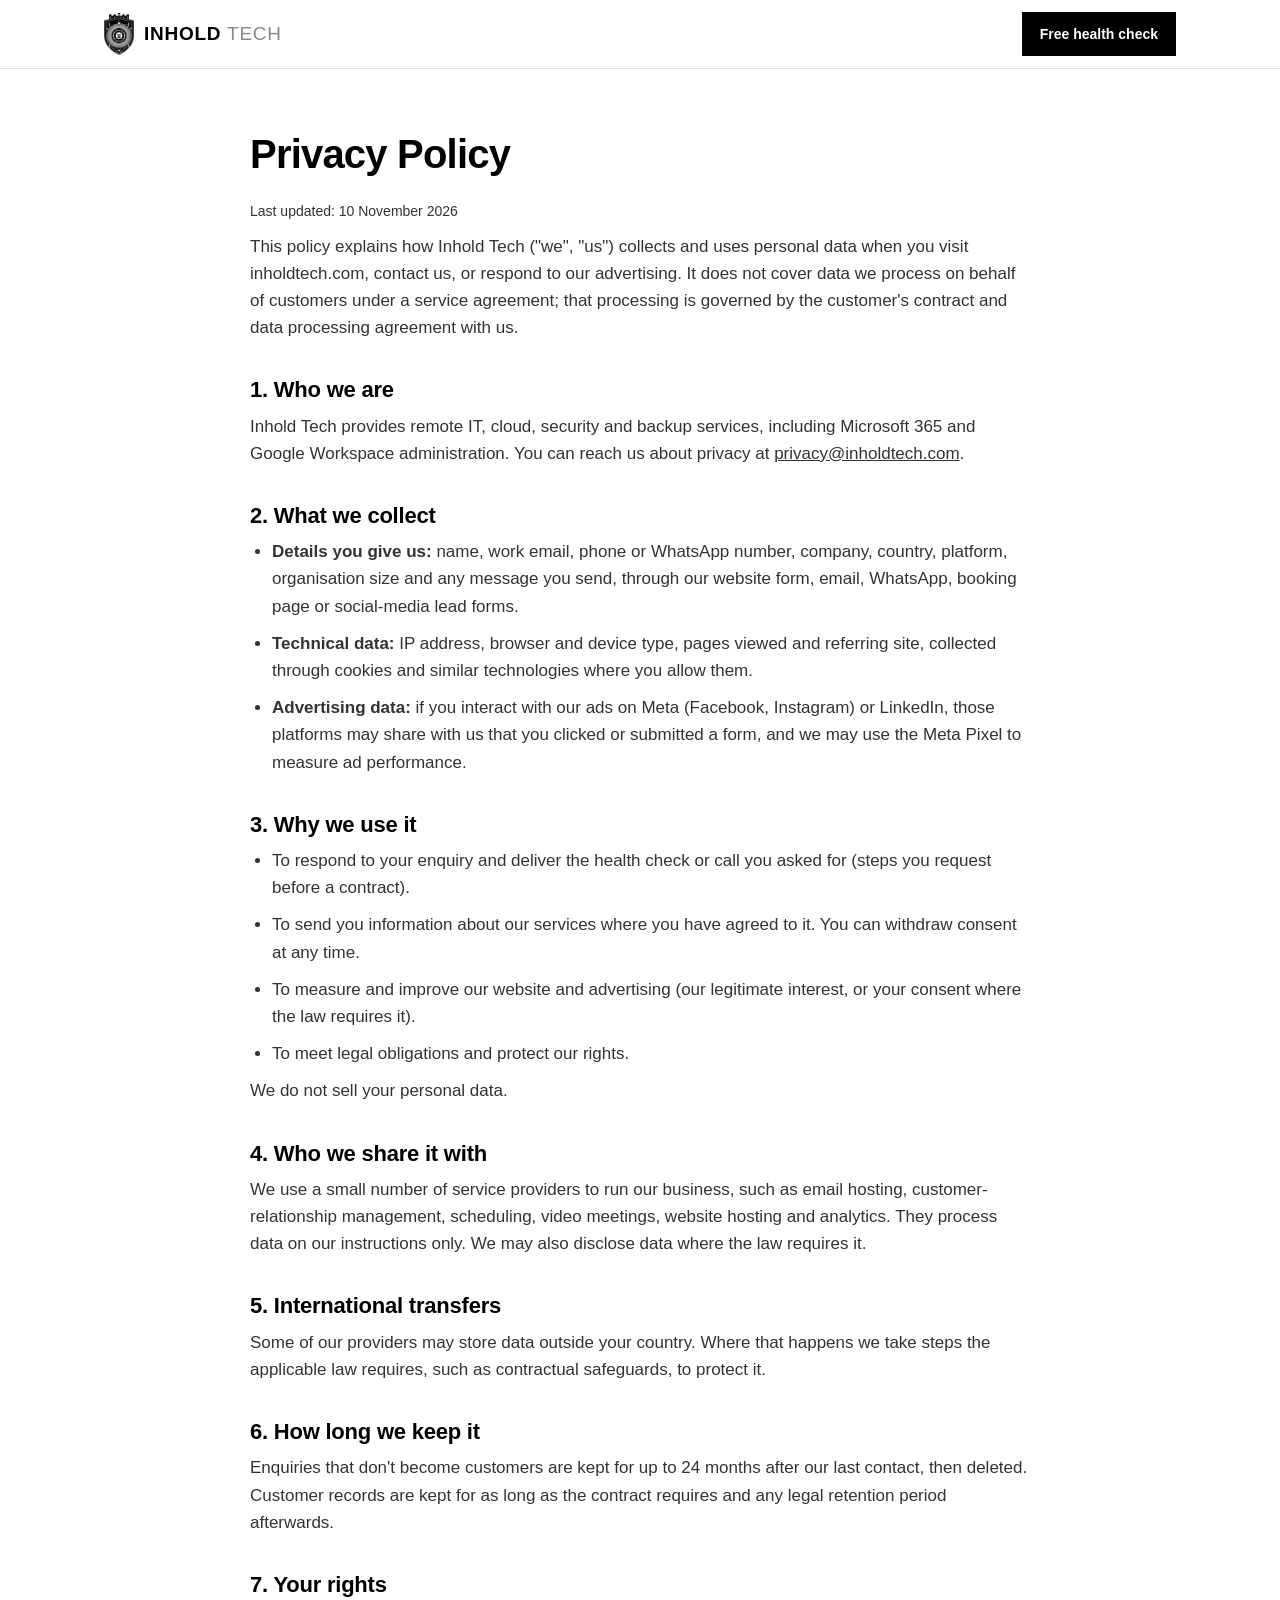
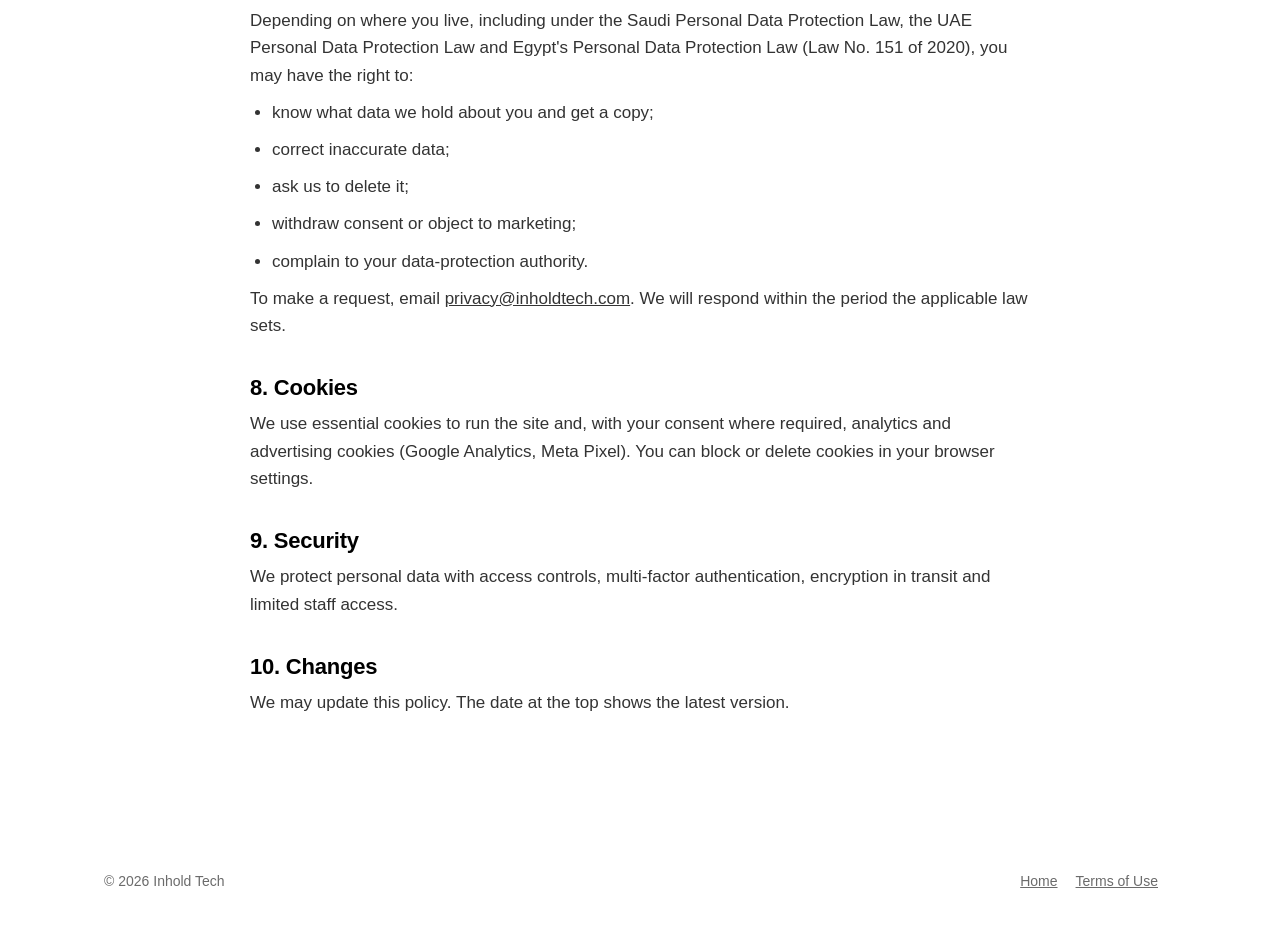
==== privacy.html @ 18da55e2 "Add files via upload" ====
<!DOCTYPE html>
<html lang="en">
<head>
<meta charset="utf-8">
<meta name="viewport" content="width=device-width, initial-scale=1">
<title>Privacy Policy | Inhold Tech</title>
<link rel="icon" href="favicon.png" type="image/png">
<link rel="apple-touch-icon" href="apple-touch-icon.png">
<link rel="stylesheet" href="styles.css">
</head>
<body>
<header><div class="wrap nav"><a class="brand" href="index.html"><img src="crest-black.png" alt="Inhold Tech crest"><span class="wm"><b>INHOLD</b> <span>TECH</span></span></a><a class="btn sm" href="index.html#assessment">Free health check</a></div></header>
<main class="wrap legal">
<h1>Privacy Policy</h1>
<p class="small">Last updated: 10 November 2026</p>

<p>This policy explains how Inhold Tech ("we", "us") collects and uses personal data when you visit inholdtech.com, contact us, or respond to our advertising. It does not cover data we process on behalf of customers under a service agreement; that processing is governed by the customer's contract and data processing agreement with us.</p>

<h2>1. Who we are</h2>
<p>Inhold Tech provides remote IT, cloud, security and backup services, including Microsoft 365 and Google Workspace administration. You can reach us about privacy at <a href="mailto:privacy@inholdtech.com">privacy@inholdtech.com</a>.</p>

<h2>2. What we collect</h2>
<ul>
<li><strong>Details you give us:</strong> name, work email, phone or WhatsApp number, company, country, platform, organisation size and any message you send, through our website form, email, WhatsApp, booking page or social-media lead forms.</li>
<li><strong>Technical data:</strong> IP address, browser and device type, pages viewed and referring site, collected through cookies and similar technologies where you allow them.</li>
<li><strong>Advertising data:</strong> if you interact with our ads on Meta (Facebook, Instagram) or LinkedIn, those platforms may share with us that you clicked or submitted a form, and we may use the Meta Pixel to measure ad performance.</li>
</ul>

<h2>3. Why we use it</h2>
<ul>
<li>To respond to your enquiry and deliver the health check or call you asked for (steps you request before a contract).</li>
<li>To send you information about our services where you have agreed to it. You can withdraw consent at any time.</li>
<li>To measure and improve our website and advertising (our legitimate interest, or your consent where the law requires it).</li>
<li>To meet legal obligations and protect our rights.</li>
</ul>
<p>We do not sell your personal data.</p>

<h2>4. Who we share it with</h2>
<p>We use a small number of service providers to run our business, such as email hosting, customer-relationship management, scheduling, video meetings, website hosting and analytics. They process data on our instructions only. We may also disclose data where the law requires it.</p>

<h2>5. International transfers</h2>
<p>Some of our providers may store data outside your country. Where that happens we take steps the applicable law requires, such as contractual safeguards, to protect it.</p>

<h2>6. How long we keep it</h2>
<p>Enquiries that don't become customers are kept for up to 24 months after our last contact, then deleted. Customer records are kept for as long as the contract requires and any legal retention period afterwards.</p>

<h2>7. Your rights</h2>
<p>Depending on where you live, including under the Saudi Personal Data Protection Law, the UAE Personal Data Protection Law and Egypt's Personal Data Protection Law (Law No. 151 of 2020), you may have the right to:</p>
<ul>
<li>know what data we hold about you and get a copy;</li>
<li>correct inaccurate data;</li>
<li>ask us to delete it;</li>
<li>withdraw consent or object to marketing;</li>
<li>complain to your data-protection authority.</li>
</ul>
<p>To make a request, email <a href="mailto:privacy@inholdtech.com">privacy@inholdtech.com</a>. We will respond within the period the applicable law sets.</p>

<h2>8. Cookies</h2>
<p>We use essential cookies to run the site and, with your consent where required, analytics and advertising cookies (Google Analytics, Meta Pixel). You can block or delete cookies in your browser settings.</p>

<h2>9. Security</h2>
<p>We protect personal data with access controls, multi-factor authentication, encryption in transit and limited staff access.</p>

<h2>10. Changes</h2>
<p>We may update this policy. The date at the top shows the latest version.</p>
</main>
<footer><div class="wrap foot"><div>© 2026 Inhold Tech</div><div><a href="index.html">Home</a><a href="terms.html">Terms of Use</a></div></div></footer>
</body>
</html>
---- styles.css ----
*{box-sizing:border-box;margin:0;padding:0}
:root{--black:#000;--white:#fff;--grey:#6b6b6b;--line:#e2e2e2;--soft:#f5f5f5;
--font:-apple-system,BlinkMacSystemFont,"Segoe UI",Roboto,"Helvetica Neue",Arial,sans-serif}
html{scroll-behavior:smooth}
body{font-family:var(--font);color:var(--black);background:var(--white);line-height:1.6;font-size:17px}
a{color:inherit}
.wrap{max-width:1120px;margin:0 auto;padding:0 24px}
header{position:sticky;top:0;background:rgba(255,255,255,.96);border-bottom:1px solid var(--line);z-index:10}
.nav{display:flex;align-items:center;justify-content:space-between;height:68px}
.brand{display:flex;align-items:center;gap:10px;text-decoration:none;font-weight:700;letter-spacing:.02em;font-size:19px}
.brand img{height:42px}
.wm{font-weight:400;letter-spacing:.04em}.wm b{font-weight:800}.wm span{color:#8a8a8a}
.nav ul{display:flex;gap:28px;list-style:none;font-size:15px}
.nav ul a{text-decoration:none;color:var(--grey)}
.nav ul a:hover{color:var(--black)}
.btn{display:inline-block;padding:13px 24px;border:2px solid var(--black);background:var(--black);color:var(--white);text-decoration:none;font-weight:600;font-size:15px;cursor:pointer;font-family:inherit}
.btn:hover{background:var(--white);color:var(--black)}
.btn.ghost{background:var(--white);color:var(--black)}
.btn.ghost:hover{background:var(--black);color:var(--white)}
.btn.sm{padding:9px 16px;font-size:14px}
.hero{padding:96px 0 80px;border-bottom:1px solid var(--line)}
.eyebrow{text-transform:uppercase;letter-spacing:.14em;font-size:13px;color:var(--grey);margin-bottom:18px}
h1{font-size:clamp(36px,5.5vw,62px);line-height:1.08;letter-spacing:-.02em;max-width:880px;margin-bottom:24px}
h2{font-size:clamp(28px,3.5vw,40px);line-height:1.15;letter-spacing:-.01em;margin-bottom:16px}
h3{font-size:20px;margin-bottom:8px}
.lead{font-size:20px;color:#333;max-width:700px;margin-bottom:36px}
.actions{display:flex;gap:14px;flex-wrap:wrap}
section{padding:88px 0;border-bottom:1px solid var(--line)}
.section-intro{max-width:680px;color:#333;margin-bottom:48px}
.grid{display:grid;gap:1px;background:var(--line);border:1px solid var(--line)}
.g4{grid-template-columns:repeat(4,1fr)}.g3{grid-template-columns:repeat(3,1fr)}.g2{grid-template-columns:repeat(2,1fr)}
.card{background:var(--white);padding:32px 28px}
.card .num{font-size:13px;color:var(--grey);letter-spacing:.1em;margin-bottom:20px;display:block}
.card p{color:#444;font-size:16px}
.card ul{margin-top:14px;padding-left:18px;color:#444;font-size:15px}
.dark{background:var(--black);color:var(--white)}
.dark .section-intro,.dark p{color:#cfcfcf}
.dark .eyebrow{color:#9a9a9a}
.dark .btn{background:var(--white);color:var(--black);border-color:var(--white)}
.dark .btn:hover{background:var(--black);color:var(--white)}
.steps{display:grid;grid-template-columns:repeat(4,1fr);gap:32px;counter-reset:s}
.step{border-top:2px solid var(--white);padding-top:20px}
.step::before{counter-increment:s;content:"0" counter(s);display:block;font-size:13px;letter-spacing:.1em;color:#9a9a9a;margin-bottom:10px}
.two{display:grid;grid-template-columns:1fr 1fr;gap:64px;align-items:start}
.checklist{list-style:none}
.checklist li{padding:14px 0 14px 34px;border-bottom:1px solid var(--line);position:relative}
.checklist li::before{content:"";position:absolute;left:0;top:20px;width:14px;height:14px;border:2px solid var(--black)}
form{display:grid;gap:14px}
label{font-size:14px;font-weight:600}
input,select,textarea{width:100%;padding:12px 14px;border:1px solid #bdbdbd;font:inherit;font-size:16px;background:var(--white);margin-top:6px}
input:focus,select:focus,textarea:focus{outline:2px solid var(--black);border-color:var(--black)}
.consent{display:flex;gap:10px;align-items:flex-start;font-size:14px;font-weight:400;color:#444}
.consent input{width:auto;margin-top:4px}
.small{font-size:14px;color:var(--grey)}
.contact-list{list-style:none;margin-top:24px}
.contact-list li{padding:12px 0;border-bottom:1px solid var(--line)}
.faq details{border-bottom:1px solid var(--line);padding:20px 0}
.faq summary{cursor:pointer;font-weight:600;font-size:18px;list-style:none}
.faq summary::after{content:"+";float:right}
.faq details[open] summary::after{content:"−"}
.faq p{margin-top:12px;color:#444}
footer{padding:48px 0;font-size:14px;color:var(--grey)}
.foot{display:flex;justify-content:space-between;gap:24px;flex-wrap:wrap}
.foot a{color:var(--grey);margin-right:18px}
.legal{padding:64px 0 96px;max-width:780px}
.legal h1{font-size:40px}
.legal h2{font-size:22px;margin:36px 0 10px}
.legal p,.legal li{color:#333;margin-bottom:10px}
.legal ul{padding-left:22px}
.wa{position:fixed;right:20px;bottom:20px;background:var(--black);color:var(--white);text-decoration:none;padding:12px 18px;font-weight:600;font-size:14px;border:2px solid var(--white);box-shadow:0 4px 16px rgba(0,0,0,.25)}
@media (max-width:900px){.g4,.g3,.steps{grid-template-columns:1fr 1fr}.two{grid-template-columns:1fr;gap:40px}.nav ul{display:none}}
@media (max-width:560px){.g4,.g3,.g2,.steps{grid-template-columns:1fr}.hero{padding:64px 0 56px}section{padding:64px 0}}
/* v2 layout */
.hero{position:relative;overflow:hidden;background:#000;color:#fff;padding:110px 0 100px;border-bottom:0}
.hero canvas{position:absolute;inset:0;width:100%;height:100%}
.hero::after{content:"";position:absolute;inset:0;background:linear-gradient(90deg,rgba(0,0,0,.85) 0%,rgba(0,0,0,.45) 60%,rgba(0,0,0,.2) 100%);pointer-events:none}
.hero-inner{position:relative;z-index:1}
.hero .eyebrow{color:#a8a8a8}
.hero .lead{color:#d6d6d6}
.hero .btn{background:#fff;color:#000;border-color:#fff}
.hero .btn:hover{background:#000;color:#fff}
.hero .btn.ghost{background:transparent;color:#fff;border-color:#fff}
.hero .btn.ghost:hover{background:#fff;color:#000}
section{padding:72px 0}
#services h2{margin-bottom:32px}
.card{padding:26px 24px}
.card h3{font-size:18px}
.note{margin-top:18px}
.steps-list{list-style:none;counter-reset:s;display:grid;gap:18px}
.steps-list li{counter-increment:s;border-top:1px solid #333;padding-top:14px;display:grid;grid-template-columns:44px 1fr;row-gap:2px}
.steps-list li::before{content:"0" counter(s);color:#8a8a8a;font-size:13px;letter-spacing:.1em;grid-row:span 2;padding-top:3px}
.steps-list b{font-size:17px}
.steps-list span{color:#cfcfcf;font-size:15px}
.points{list-style:none}
.points li{padding:11px 0 11px 28px;border-bottom:1px solid var(--line);position:relative}
.points li::before{content:"";position:absolute;left:0;top:22px;width:14px;height:2px;background:var(--black)}
.row2{display:grid;grid-template-columns:1fr 1fr;gap:14px}
.cta{padding:56px 0}
.cta .wrap{display:flex;align-items:center;gap:32px;flex-wrap:wrap}
.cta-crest{height:84px}
.cta h2{font-size:28px;margin-bottom:6px}
.cta .actions{margin-left:auto}
.cta a.js-mail{color:#fff}
@media (max-width:560px){.row2{grid-template-columns:1fr}.cta .actions{margin-left:0}.hero{padding:80px 0 72px}}
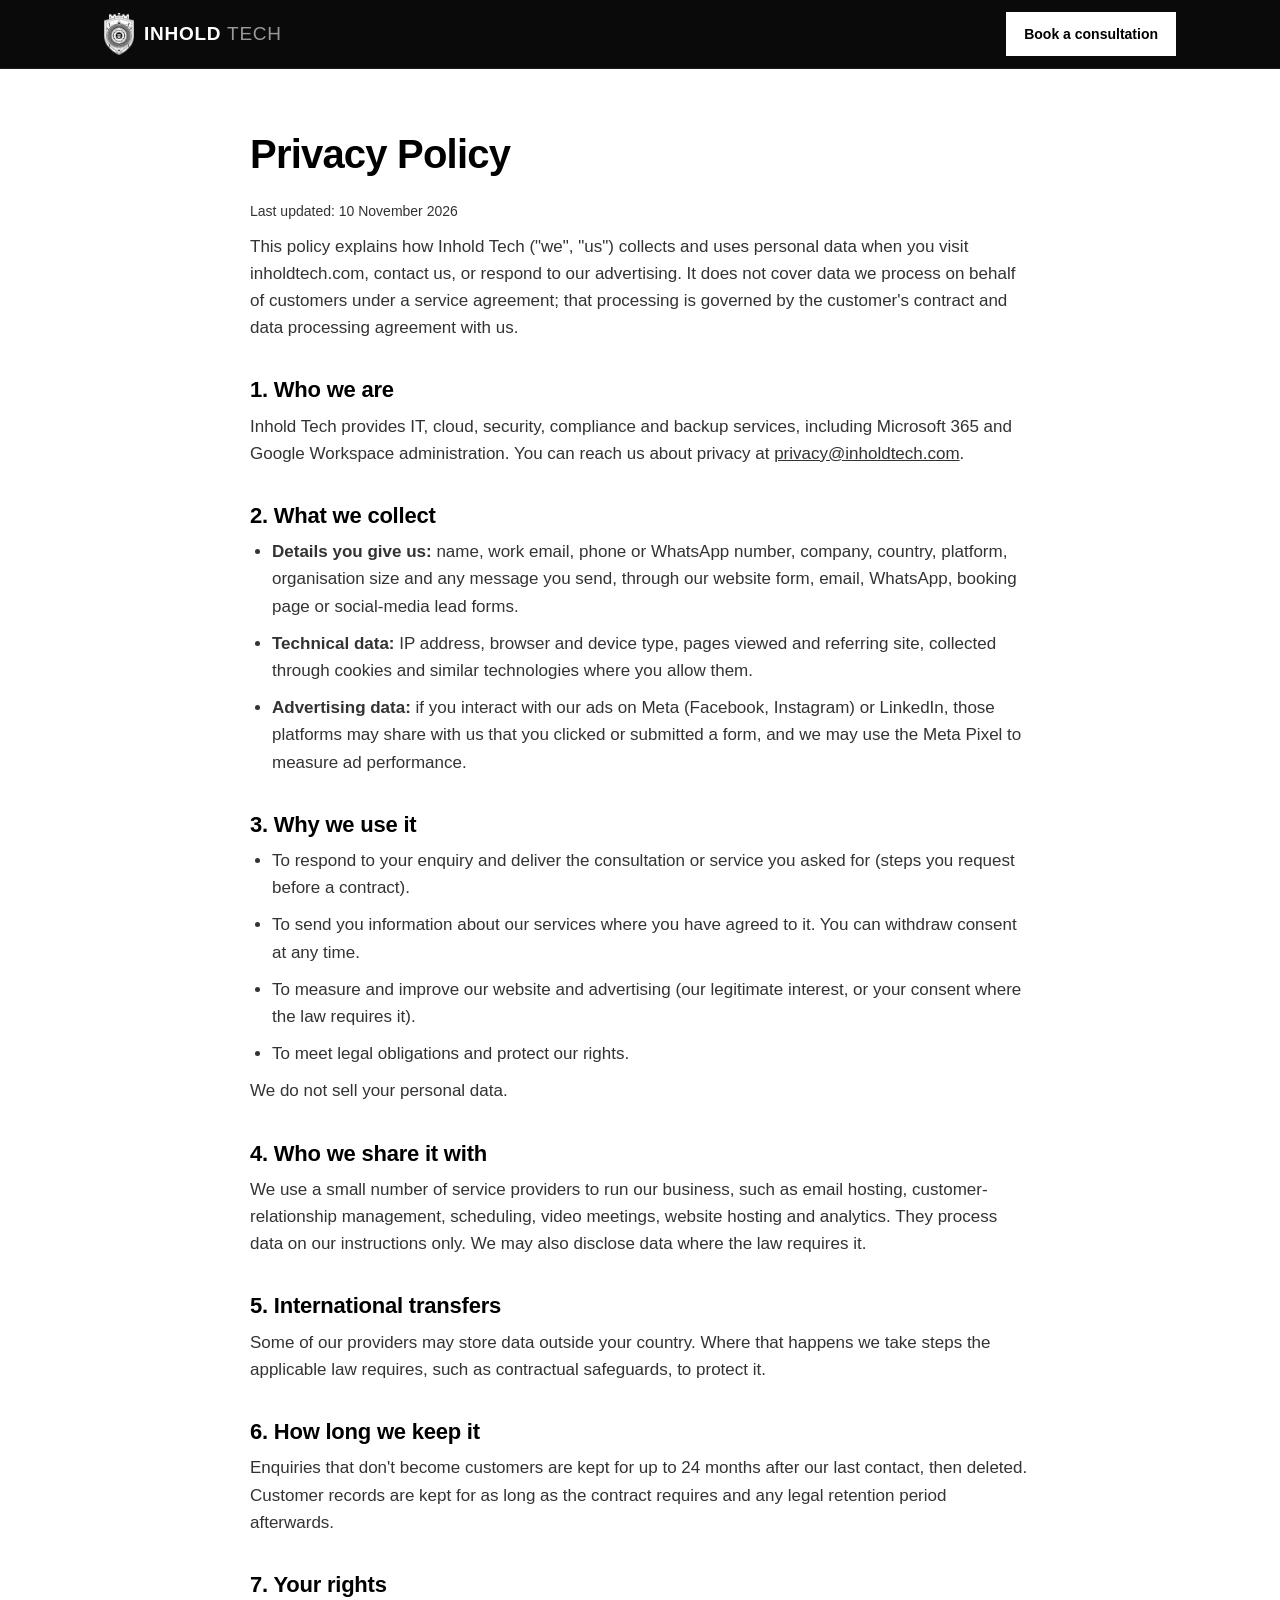
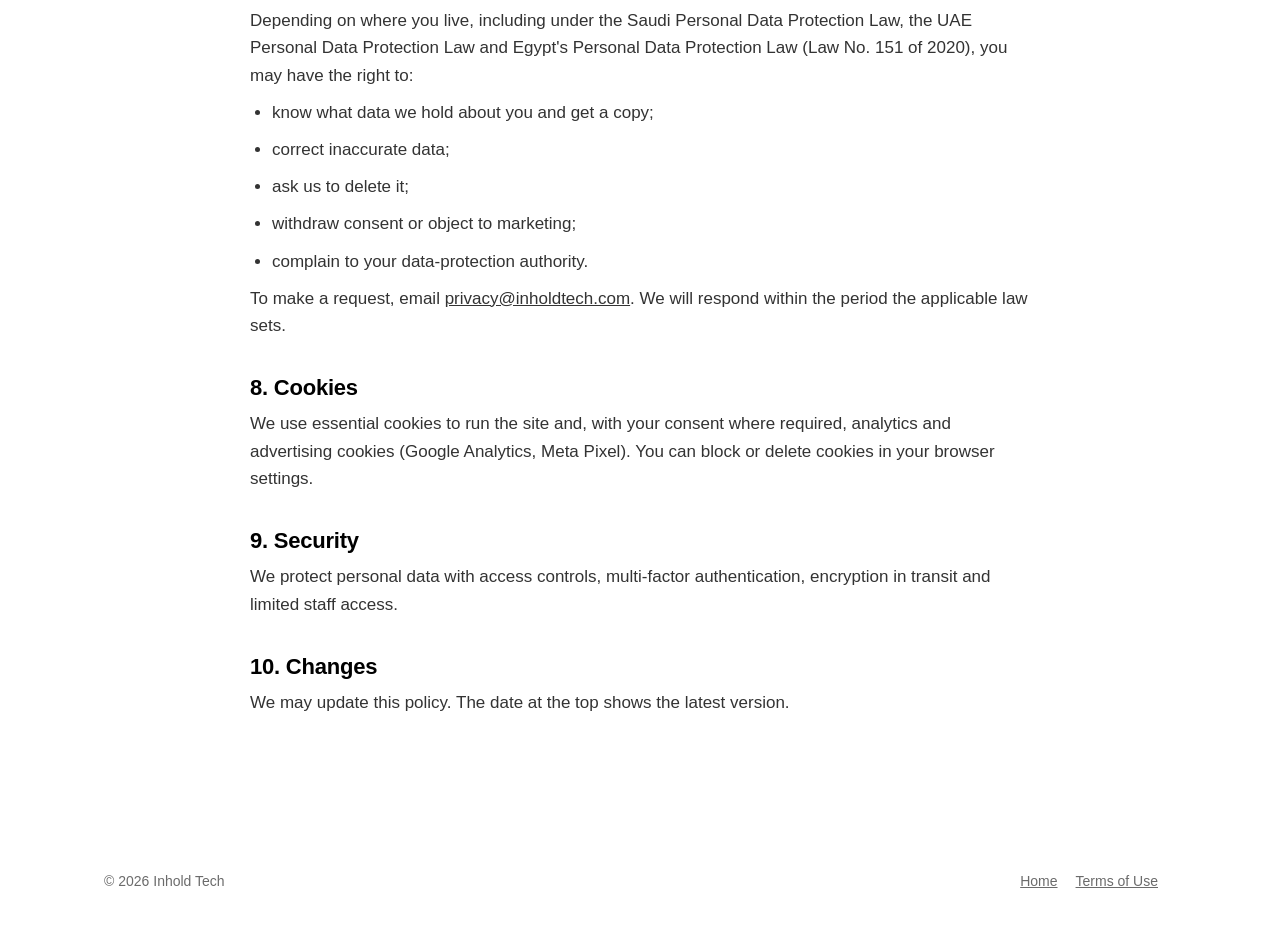
==== commit 88271e6c: "Add files via upload" ====
--- a/privacy.html
+++ b/privacy.html
@@ -9,7 +9,7 @@
 <link rel="stylesheet" href="styles.css">
 </head>
 <body>
-<header><div class="wrap nav"><a class="brand" href="index.html"><img src="crest-black.png" alt="Inhold Tech crest"><span class="wm"><b>INHOLD</b> <span>TECH</span></span></a><a class="btn sm" href="index.html#assessment">Free health check</a></div></header>
+<header><div class="wrap nav"><a class="brand" href="index.html"><img src="crest-white.png" alt="Inhold Tech crest"><span class="wm"><b>INHOLD</b> <span>TECH</span></span></a><a class="btn sm" href="index.html#contact">Book a consultation</a></div></header>
 <main class="wrap legal">
 <h1>Privacy Policy</h1>
 <p class="small">Last updated: 10 November 2026</p>
@@ -17,7 +17,7 @@
 <p>This policy explains how Inhold Tech ("we", "us") collects and uses personal data when you visit inholdtech.com, contact us, or respond to our advertising. It does not cover data we process on behalf of customers under a service agreement; that processing is governed by the customer's contract and data processing agreement with us.</p>
 
 <h2>1. Who we are</h2>
-<p>Inhold Tech provides remote IT, cloud, security and backup services, including Microsoft 365 and Google Workspace administration. You can reach us about privacy at <a href="mailto:privacy@inholdtech.com">privacy@inholdtech.com</a>.</p>
+<p>Inhold Tech provides IT, cloud, security, compliance and backup services, including Microsoft 365 and Google Workspace administration. You can reach us about privacy at <a href="mailto:privacy@inholdtech.com">privacy@inholdtech.com</a>.</p>
 
 <h2>2. What we collect</h2>
 <ul>
@@ -28,7 +28,7 @@
 
 <h2>3. Why we use it</h2>
 <ul>
-<li>To respond to your enquiry and deliver the health check or call you asked for (steps you request before a contract).</li>
+<li>To respond to your enquiry and deliver the consultation or service you asked for (steps you request before a contract).</li>
 <li>To send you information about our services where you have agreed to it. You can withdraw consent at any time.</li>
 <li>To measure and improve our website and advertising (our legitimate interest, or your consent where the law requires it).</li>
 <li>To meet legal obligations and protect our rights.</li>
--- a/styles.css
+++ b/styles.css
@@ -102,3 +102,26 @@
 .cta .actions{margin-left:auto}
 .cta a.js-mail{color:#fff}
 @media (max-width:560px){.row2{grid-template-columns:1fr}.cta .actions{margin-left:0}.hero{padding:80px 0 72px}}
+/* v3: dark header, compliance, video */
+header{background:#0a0a0a;border-bottom:1px solid #1f1f1f}
+.brand{color:#fff}
+.wm span{color:#9a9a9a}
+.nav ul a{color:#bdbdbd}
+.nav ul a:hover{color:#fff}
+header .btn{background:#fff;color:#000;border-color:#fff}
+header .btn:hover{background:#0a0a0a;color:#fff}
+#heroVideo{position:absolute;inset:0;width:100%;height:100%;object-fit:cover;opacity:0;transition:opacity .8s}
+#heroVideo.on{opacity:.55}
+.soft{background:#f4f4f4}
+.fw{display:grid;grid-template-columns:1fr 1fr;gap:1px;background:var(--line);border:1px solid var(--line)}
+.fw div{background:#fff;padding:18px 20px;display:flex;flex-direction:column}
+.fw b{font-size:17px}
+.fw span{font-size:14px;color:var(--grey)}
+@media (max-width:560px){.fw{grid-template-columns:1fr}}
+.strip{background:#111;color:#cfcfcf;border-top:1px solid #222;font-size:14px}
+.strip .wrap{display:flex;flex-wrap:wrap;gap:10px 28px;align-items:center;padding-top:16px;padding-bottom:16px}
+.strip span{color:#8a8a8a;text-transform:uppercase;letter-spacing:.12em;font-size:12px}
+.strip b{font-weight:600;color:#fff}
+.points b{font-weight:700}
+#heroVideo{filter:grayscale(1) contrast(1.1)}
+#net{transition:opacity .8s}
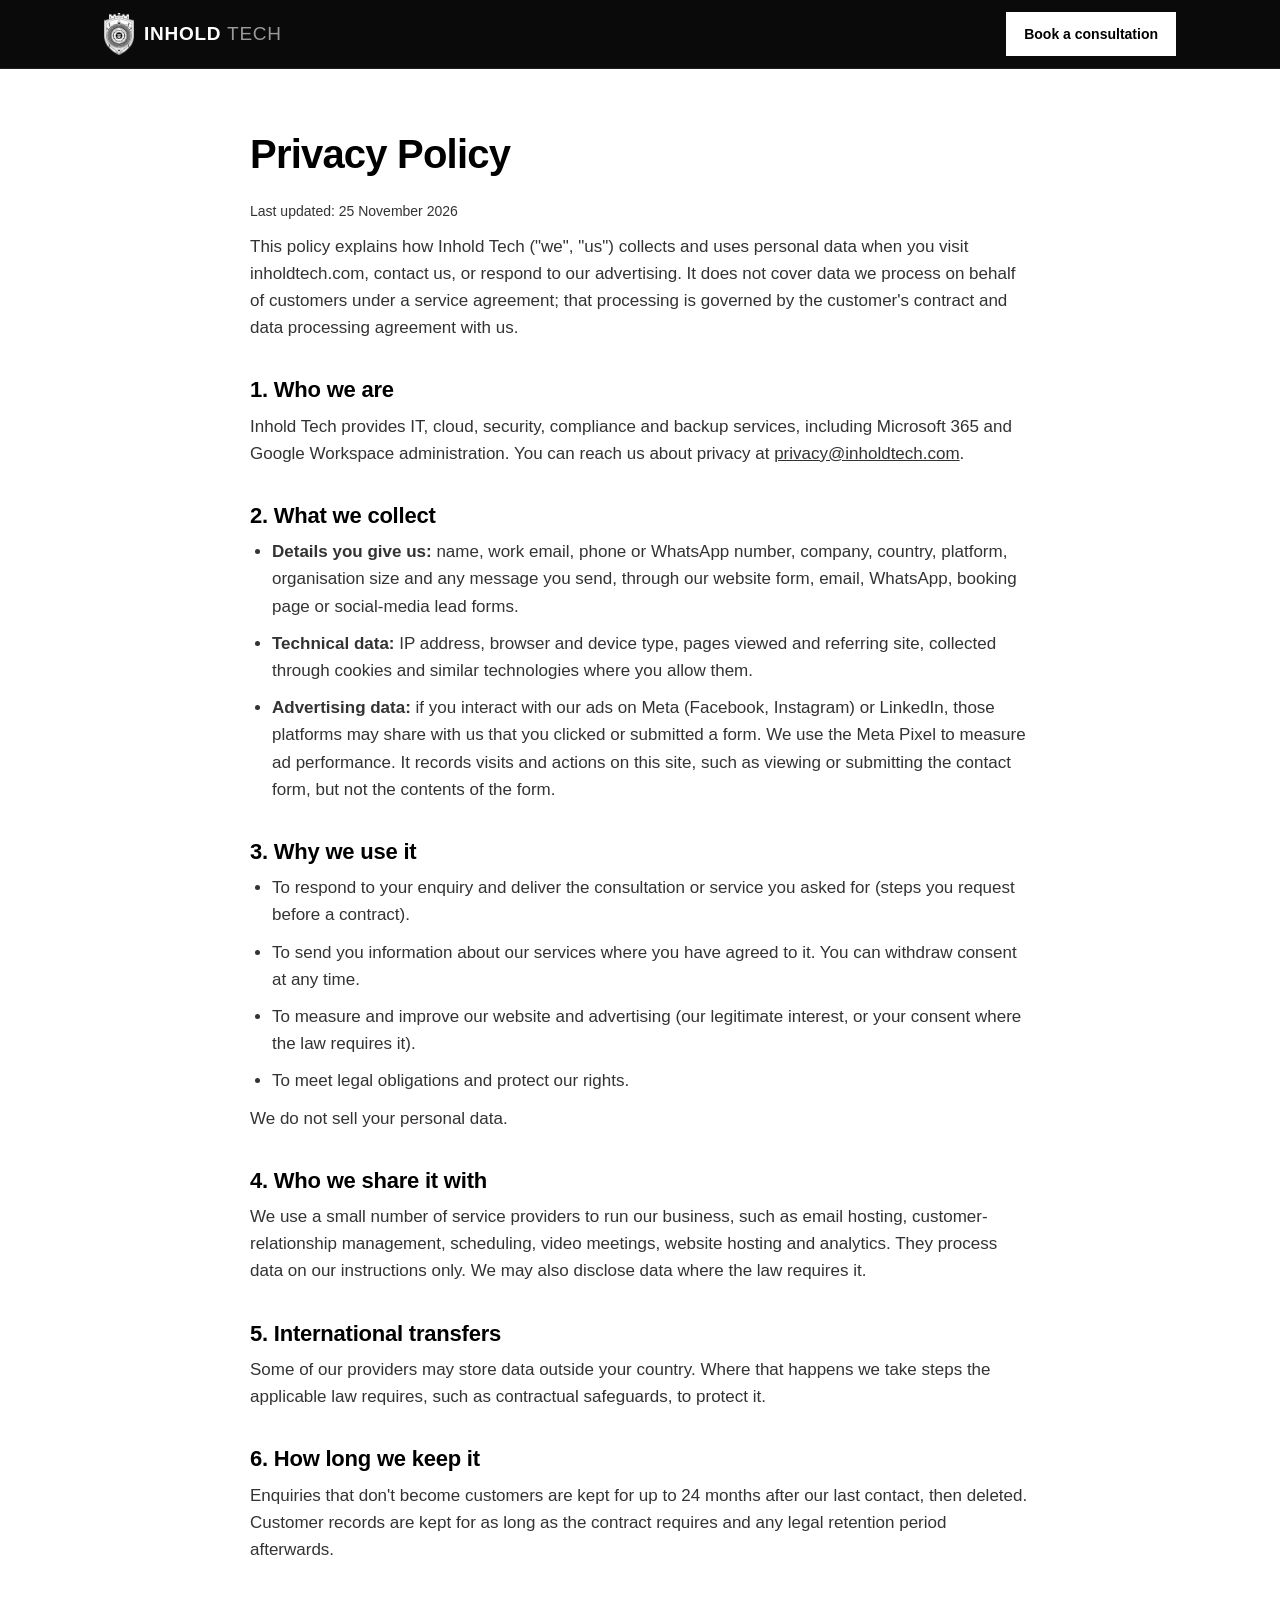
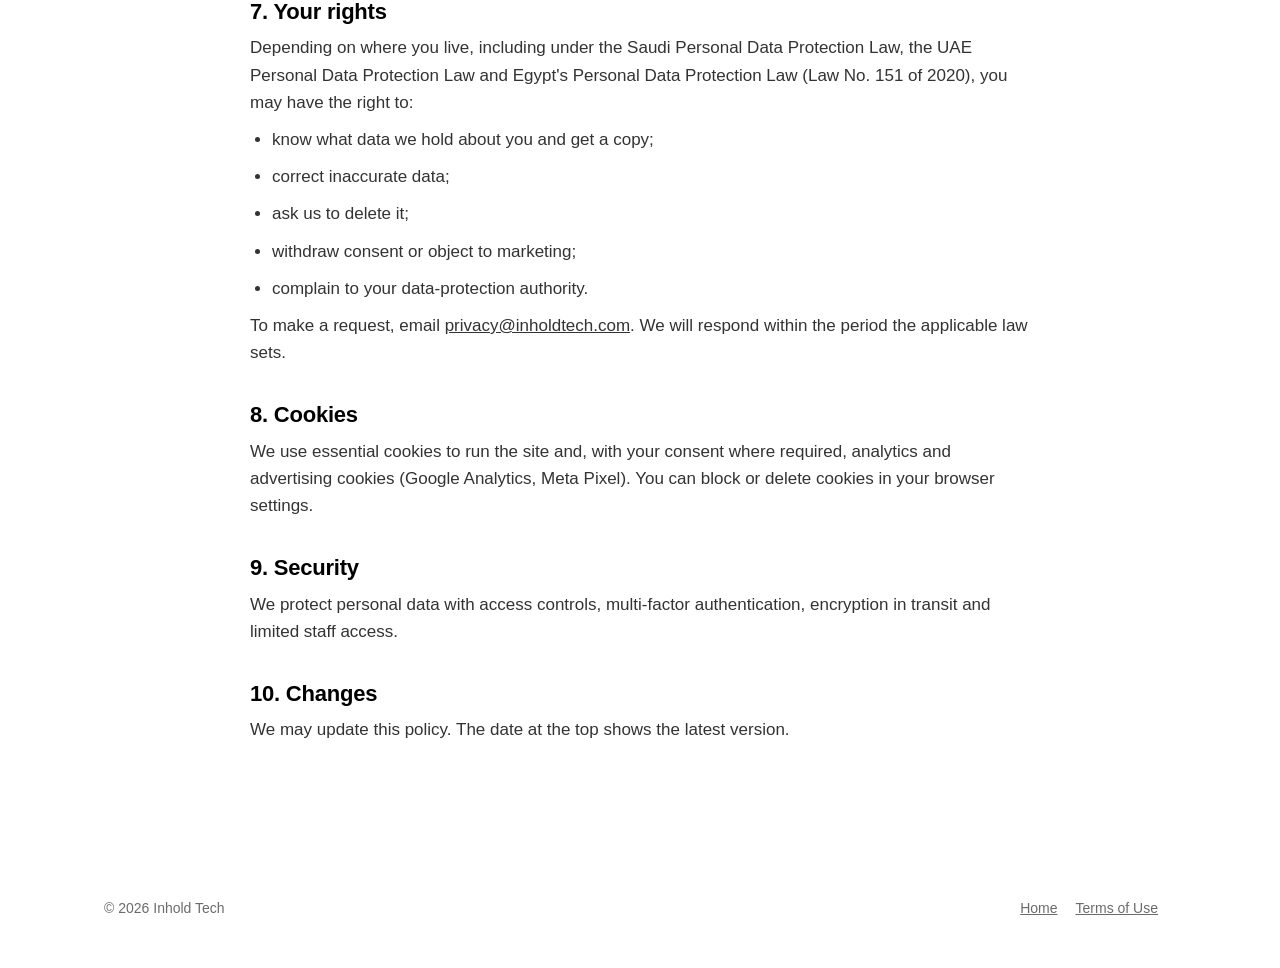
==== commit 474772a6: "Add files via upload" ====
--- a/privacy.html
+++ b/privacy.html
@@ -12,7 +12,7 @@
 <header><div class="wrap nav"><a class="brand" href="index.html"><img src="crest-white.png" alt="Inhold Tech crest"><span class="wm"><b>INHOLD</b> <span>TECH</span></span></a><a class="btn sm" href="index.html#contact">Book a consultation</a></div></header>
 <main class="wrap legal">
 <h1>Privacy Policy</h1>
-<p class="small">Last updated: 10 November 2026</p>
+<p class="small">Last updated: 25 November 2026</p>
 
 <p>This policy explains how Inhold Tech ("we", "us") collects and uses personal data when you visit inholdtech.com, contact us, or respond to our advertising. It does not cover data we process on behalf of customers under a service agreement; that processing is governed by the customer's contract and data processing agreement with us.</p>
 
@@ -23,7 +23,7 @@
 <ul>
 <li><strong>Details you give us:</strong> name, work email, phone or WhatsApp number, company, country, platform, organisation size and any message you send, through our website form, email, WhatsApp, booking page or social-media lead forms.</li>
 <li><strong>Technical data:</strong> IP address, browser and device type, pages viewed and referring site, collected through cookies and similar technologies where you allow them.</li>
-<li><strong>Advertising data:</strong> if you interact with our ads on Meta (Facebook, Instagram) or LinkedIn, those platforms may share with us that you clicked or submitted a form, and we may use the Meta Pixel to measure ad performance.</li>
+<li><strong>Advertising data:</strong> if you interact with our ads on Meta (Facebook, Instagram) or LinkedIn, those platforms may share with us that you clicked or submitted a form. We use the Meta Pixel to measure ad performance. It records visits and actions on this site, such as viewing or submitting the contact form, but not the contents of the form.</li>
 </ul>
 
 <h2>3. Why we use it</h2>
--- a/styles.css
+++ b/styles.css
@@ -125,3 +125,4 @@
 .points b{font-weight:700}
 #heroVideo{filter:grayscale(1) contrast(1.1)}
 #net{transition:opacity .8s}
+.hs-wrap{background:#fff;border:1px solid var(--line);padding:8px 8px 0;min-height:420px}
